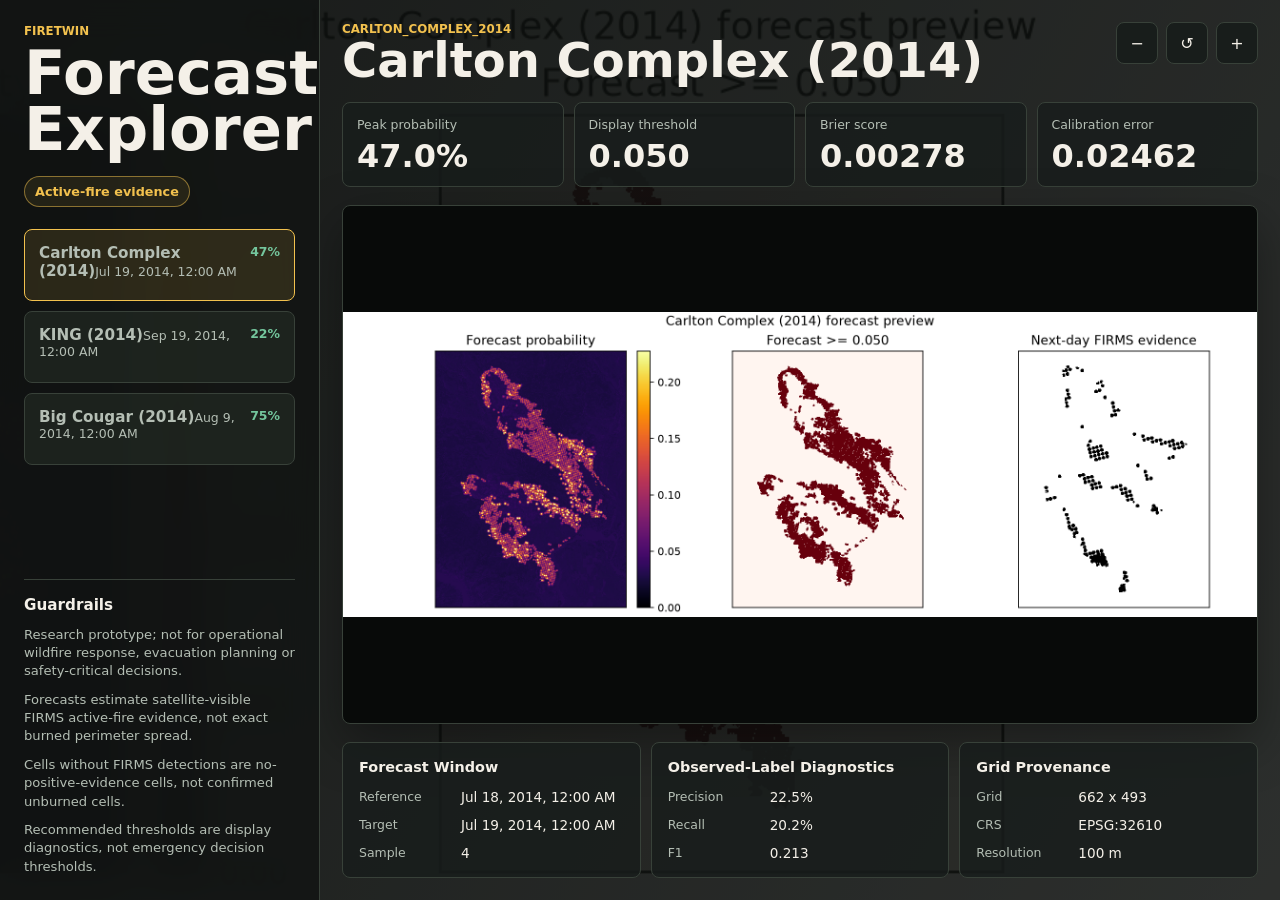
==== frontend/index.html @ ab48a2e6 "feat: add local FIRMS explorer UI" ====
<!doctype html>
<html lang="en">
  <head>
    <meta charset="utf-8" />
    <meta name="viewport" content="width=device-width, initial-scale=1" />
    <title>FireTwin Explorer</title>
    <link rel="stylesheet" href="./styles.css" />
  </head>
  <body>
    <main class="app-shell">
      <aside class="case-rail" aria-label="Forecast cases">
        <div class="brand-block">
          <p class="eyebrow">FireTwin</p>
          <h1>Forecast Explorer</h1>
          <p class="status-pill">Active-fire evidence</p>
        </div>
        <nav id="caseList" class="case-list" aria-label="Available fires"></nav>
        <section class="guardrail-panel" aria-labelledby="guardrailsTitle">
          <h2 id="guardrailsTitle">Guardrails</h2>
          <ul id="guardrailList"></ul>
        </section>
      </aside>

      <section class="workspace" aria-live="polite">
        <header class="workspace-header">
          <div>
            <p id="caseId" class="eyebrow">Loading manifest</p>
            <h2 id="caseName">FireTwin Explorer</h2>
          </div>
          <div class="header-actions" aria-label="View controls">
            <button id="zoomOut" class="icon-button" type="button" title="Zoom out">&minus;</button>
            <button id="resetZoom" class="icon-button" type="button" title="Reset zoom">&#8634;</button>
            <button id="zoomIn" class="icon-button" type="button" title="Zoom in">+</button>
          </div>
        </header>

        <section class="metric-strip" aria-label="Forecast metrics">
          <div class="metric">
            <span>Peak probability</span>
            <strong id="peakProbability">--</strong>
          </div>
          <div class="metric">
            <span>Display threshold</span>
            <strong id="threshold">--</strong>
          </div>
          <div class="metric">
            <span>Brier score</span>
            <strong id="brier">--</strong>
          </div>
          <div class="metric">
            <span>Calibration error</span>
            <strong id="ece">--</strong>
          </div>
        </section>

        <section class="viewer-band" aria-label="Forecast preview">
          <div id="imageFrame" class="image-frame">
            <img id="previewImage" alt="" />
          </div>
        </section>

        <section class="detail-grid" aria-label="Forecast details">
          <article class="detail-block">
            <h3>Forecast Window</h3>
            <dl>
              <div>
                <dt>Reference</dt>
                <dd id="referenceTime">--</dd>
              </div>
              <div>
                <dt>Target</dt>
                <dd id="targetTime">--</dd>
              </div>
              <div>
                <dt>Sample</dt>
                <dd id="sampleIndex">--</dd>
              </div>
            </dl>
          </article>
          <article class="detail-block">
            <h3>Observed-Label Diagnostics</h3>
            <dl>
              <div>
                <dt>Precision</dt>
                <dd id="precision">--</dd>
              </div>
              <div>
                <dt>Recall</dt>
                <dd id="recall">--</dd>
              </div>
              <div>
                <dt>F1</dt>
                <dd id="f1">--</dd>
              </div>
            </dl>
          </article>
          <article class="detail-block">
            <h3>Grid Provenance</h3>
            <dl>
              <div>
                <dt>Grid</dt>
                <dd id="gridShape">--</dd>
              </div>
              <div>
                <dt>CRS</dt>
                <dd id="gridCrs">--</dd>
              </div>
              <div>
                <dt>Resolution</dt>
                <dd id="resolution">--</dd>
              </div>
            </dl>
          </article>
        </section>
      </section>
    </main>

    <div id="loadError" class="load-error" role="alert" hidden>
      <strong>Explorer manifest unavailable.</strong>
      <span>Serve the repository root and open <code>/frontend/</code>.</span>
    </div>

    <script src="./app.js"></script>
  </body>
</html>
---- frontend/styles.css ----
:root {
  color-scheme: dark;
  --bg: #101312;
  --panel: #181d1b;
  --panel-2: #202722;
  --line: #384139;
  --text: #f4f0e8;
  --muted: #b4beb4;
  --accent: #f2c14e;
  --accent-2: #df6b4f;
  --good: #74c69d;
  --shadow: 0 18px 50px rgb(0 0 0 / 35%);
  font-family:
    Inter, ui-sans-serif, system-ui, -apple-system, BlinkMacSystemFont, "Segoe UI", sans-serif;
}

* {
  box-sizing: border-box;
}

body {
  margin: 0;
  min-height: 100vh;
  background:
    linear-gradient(120deg, rgb(16 19 18 / 92%), rgb(21 24 22 / 78%)),
    url("../reports/figures/carlton_complex_2014_explorer_forecast_preview.png") center / cover;
  color: var(--text);
}

button {
  font: inherit;
}

.app-shell {
  display: grid;
  grid-template-columns: minmax(260px, 320px) minmax(0, 1fr);
  min-height: 100vh;
}

.case-rail {
  display: flex;
  flex-direction: column;
  gap: 22px;
  padding: 24px;
  background: rgb(16 19 18 / 88%);
  border-right: 1px solid var(--line);
  backdrop-filter: blur(18px);
}

.brand-block {
  display: grid;
  gap: 8px;
}

.eyebrow {
  margin: 0;
  color: var(--accent);
  font-size: 0.74rem;
  font-weight: 800;
  letter-spacing: 0;
  text-transform: uppercase;
}

h1,
h2,
h3 {
  margin: 0;
  letter-spacing: 0;
}

h1 {
  max-width: 12ch;
  font-size: clamp(2rem, 8vw, 3.8rem);
  line-height: 0.92;
}

h2 {
  font-size: clamp(1.6rem, 4vw, 3rem);
  line-height: 1;
}

h3 {
  font-size: 0.9rem;
}

.status-pill {
  width: fit-content;
  margin: 10px 0 0;
  padding: 7px 10px;
  border: 1px solid rgb(242 193 78 / 50%);
  border-radius: 999px;
  color: var(--accent);
  font-size: 0.8rem;
  font-weight: 750;
  background: rgb(242 193 78 / 9%);
}

.case-list {
  display: grid;
  gap: 10px;
}

.case-button {
  display: grid;
  grid-template-columns: 1fr auto;
  gap: 8px;
  width: 100%;
  min-height: 72px;
  padding: 14px;
  border: 1px solid var(--line);
  border-radius: 8px;
  color: var(--text);
  text-align: left;
  cursor: pointer;
  background: rgb(32 39 34 / 78%);
  transition:
    border-color 160ms ease,
    background 160ms ease,
    transform 160ms ease;
}

.case-button:hover,
.case-button:focus-visible {
  border-color: var(--accent);
  outline: none;
  transform: translateY(-1px);
}

.case-button[aria-current="true"] {
  border-color: var(--accent);
  background: rgb(242 193 78 / 12%);
}

.case-button strong,
.case-button span {
  overflow-wrap: anywhere;
}

.case-button strong {
  font-size: 0.95rem;
}

.case-button span {
  color: var(--muted);
  font-size: 0.78rem;
}

.case-button .probability {
  color: var(--good);
  font-weight: 800;
}

.guardrail-panel {
  margin-top: auto;
  padding-top: 18px;
  border-top: 1px solid var(--line);
}

.guardrail-panel h2 {
  font-size: 0.95rem;
}

.guardrail-panel ul {
  display: grid;
  gap: 10px;
  margin: 12px 0 0;
  padding: 0;
  list-style: none;
}

.guardrail-panel li {
  color: var(--muted);
  font-size: 0.82rem;
  line-height: 1.4;
}

.workspace {
  display: grid;
  grid-template-rows: auto auto minmax(260px, 1fr) auto;
  gap: 18px;
  min-width: 0;
  padding: 22px;
  background: rgb(10 12 11 / 44%);
}

.workspace-header {
  display: flex;
  align-items: flex-start;
  justify-content: space-between;
  gap: 16px;
}

.header-actions {
  display: flex;
  gap: 8px;
  flex: 0 0 auto;
}

.icon-button {
  display: grid;
  place-items: center;
  width: 42px;
  height: 42px;
  border: 1px solid var(--line);
  border-radius: 8px;
  color: var(--text);
  cursor: pointer;
  background: var(--panel);
}

.icon-button:hover,
.icon-button:focus-visible {
  border-color: var(--accent);
  outline: none;
}

.metric-strip {
  display: grid;
  grid-template-columns: repeat(4, minmax(0, 1fr));
  gap: 10px;
}

.metric {
  display: grid;
  gap: 8px;
  min-height: 82px;
  padding: 14px;
  border: 1px solid var(--line);
  border-radius: 8px;
  background: rgb(24 29 27 / 82%);
}

.metric span {
  color: var(--muted);
  font-size: 0.78rem;
}

.metric strong {
  font-size: clamp(1.2rem, 3vw, 2rem);
  line-height: 1;
  overflow-wrap: anywhere;
}

.viewer-band {
  min-height: 0;
  border: 1px solid var(--line);
  border-radius: 8px;
  overflow: hidden;
  background: #080a09;
  box-shadow: var(--shadow);
}

.image-frame {
  display: grid;
  place-items: center;
  width: 100%;
  height: 100%;
  min-height: 360px;
  overflow: auto;
}

.image-frame img {
  display: block;
  max-width: none;
  width: min(100%, 1920px);
  transform-origin: center;
  transition: transform 140ms ease;
}

.detail-grid {
  display: grid;
  grid-template-columns: repeat(3, minmax(0, 1fr));
  gap: 10px;
}

.detail-block {
  min-width: 0;
  padding: 16px;
  border: 1px solid var(--line);
  border-radius: 8px;
  background: rgb(24 29 27 / 82%);
}

dl {
  display: grid;
  gap: 12px;
  margin: 14px 0 0;
}

dl div {
  display: grid;
  grid-template-columns: minmax(92px, 34%) minmax(0, 1fr);
  gap: 10px;
}

dt {
  color: var(--muted);
  font-size: 0.78rem;
}

dd {
  min-width: 0;
  margin: 0;
  font-size: 0.85rem;
  overflow-wrap: anywhere;
}

.load-error {
  position: fixed;
  inset: auto 18px 18px;
  display: grid;
  gap: 6px;
  max-width: 520px;
  padding: 16px;
  border: 1px solid var(--accent-2);
  border-radius: 8px;
  background: #241311;
  box-shadow: var(--shadow);
}

.load-error[hidden] {
  display: none;
}

code {
  color: var(--accent);
}

@media (max-width: 980px) {
  .app-shell {
    grid-template-columns: 1fr;
  }

  .case-rail {
    border-right: 0;
    border-bottom: 1px solid var(--line);
  }

  h1 {
    max-width: none;
  }

  .case-list,
  .metric-strip,
  .detail-grid {
    grid-template-columns: 1fr;
  }

  .workspace-header {
    align-items: stretch;
    flex-direction: column;
  }

  .header-actions {
    justify-content: flex-end;
  }
}

@media (max-width: 560px) {
  .case-rail,
  .workspace {
    padding: 16px;
  }

  .image-frame {
    min-height: 260px;
  }

  dl div {
    grid-template-columns: 1fr;
    gap: 3px;
  }
}
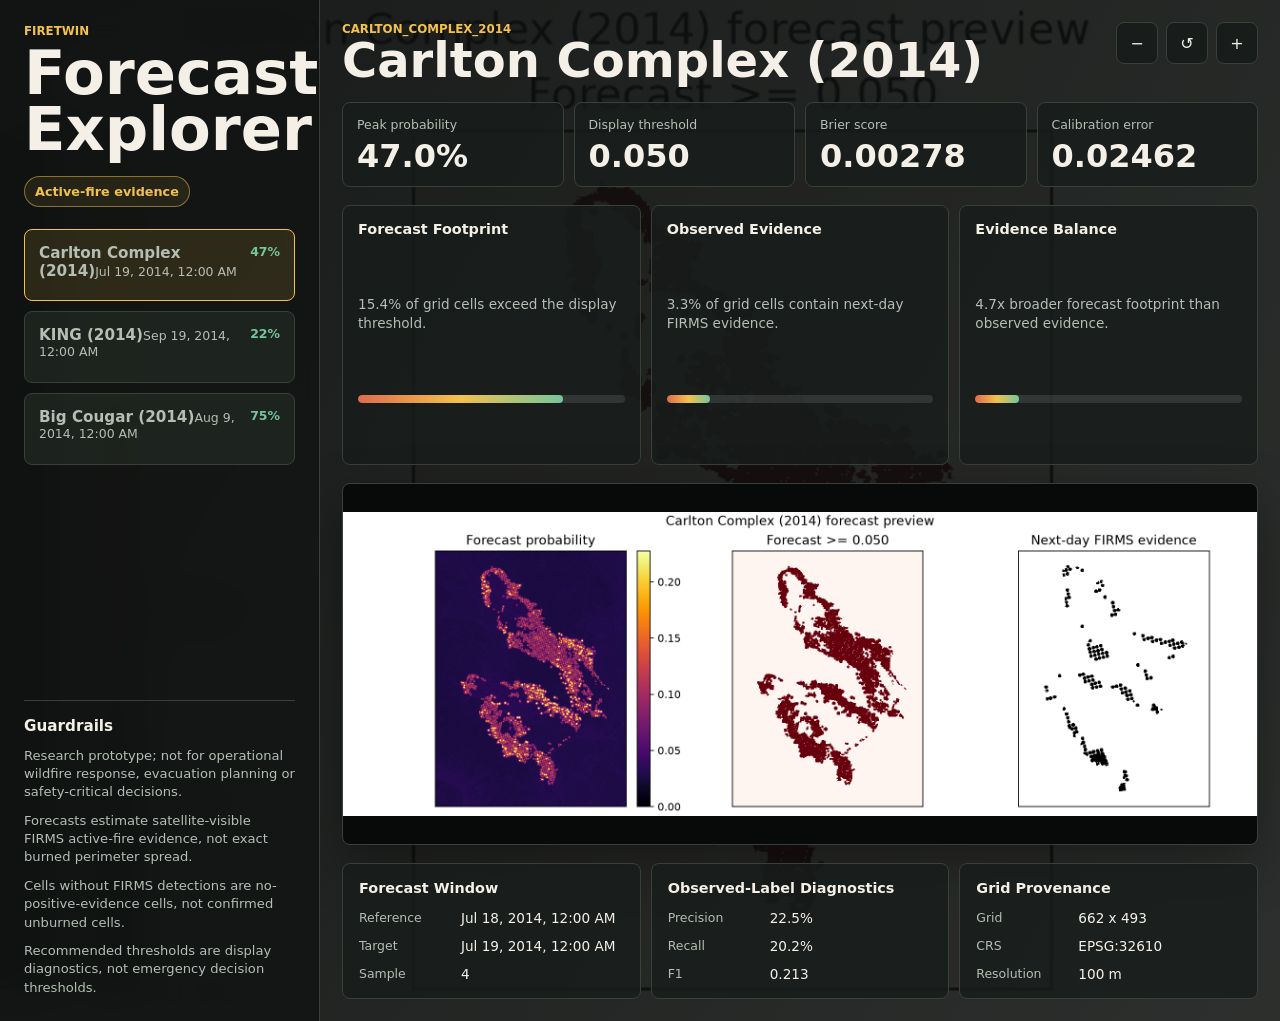
==== commit dfe1e300: "feat: add explorer forecast interpretation panel" ====
--- a/frontend/index.html
+++ b/frontend/index.html
@@ -51,6 +51,30 @@
             <span>Calibration error</span>
             <strong id="ece">--</strong>
           </div>
+        </section>
+
+        <section class="insight-strip" aria-label="Forecast interpretation">
+          <article class="insight-block">
+            <h3>Forecast Footprint</h3>
+            <p id="forecastFootprint">--</p>
+            <div class="bar-track" aria-hidden="true">
+              <span id="forecastFootprintBar"></span>
+            </div>
+          </article>
+          <article class="insight-block">
+            <h3>Observed Evidence</h3>
+            <p id="observedEvidence">--</p>
+            <div class="bar-track" aria-hidden="true">
+              <span id="observedEvidenceBar"></span>
+            </div>
+          </article>
+          <article class="insight-block">
+            <h3>Evidence Balance</h3>
+            <p id="evidenceBalance">--</p>
+            <div class="bar-track" aria-hidden="true">
+              <span id="evidenceBalanceBar"></span>
+            </div>
+          </article>
         </section>
 
         <section class="viewer-band" aria-label="Forecast preview">
@@ -117,7 +141,7 @@
 
     <div id="loadError" class="load-error" role="alert" hidden>
       <strong>Explorer manifest unavailable.</strong>
-      <span>Serve the repository root and open <code>/frontend/</code>.</span>
+      <span>Serve the repository Explorer or built static bundle through an HTTP server.</span>
     </div>
 
     <script src="./app.js"></script>
--- a/frontend/styles.css
+++ b/frontend/styles.css
@@ -241,6 +241,48 @@
   overflow-wrap: anywhere;
 }
 
+.insight-strip {
+  display: grid;
+  grid-template-columns: repeat(3, minmax(0, 1fr));
+  gap: 10px;
+}
+
+.insight-block {
+  display: grid;
+  gap: 12px;
+  min-width: 0;
+  padding: 15px;
+  border: 1px solid var(--line);
+  border-radius: 8px;
+  background: rgb(24 29 27 / 82%);
+}
+
+.insight-block p {
+  min-height: 42px;
+  margin: 0;
+  color: var(--muted);
+  font-size: 0.85rem;
+  line-height: 1.4;
+  overflow-wrap: anywhere;
+}
+
+.bar-track {
+  width: 100%;
+  height: 8px;
+  overflow: hidden;
+  border-radius: 999px;
+  background: rgb(244 240 232 / 11%);
+}
+
+.bar-track span {
+  display: block;
+  width: 2%;
+  height: 100%;
+  border-radius: inherit;
+  background: linear-gradient(90deg, var(--accent-2), var(--accent), var(--good));
+  transition: width 180ms ease;
+}
+
 .viewer-band {
   min-height: 0;
   border: 1px solid var(--line);
@@ -342,6 +384,7 @@
 
   .case-list,
   .metric-strip,
+  .insight-strip,
   .detail-grid {
     grid-template-columns: 1fr;
   }
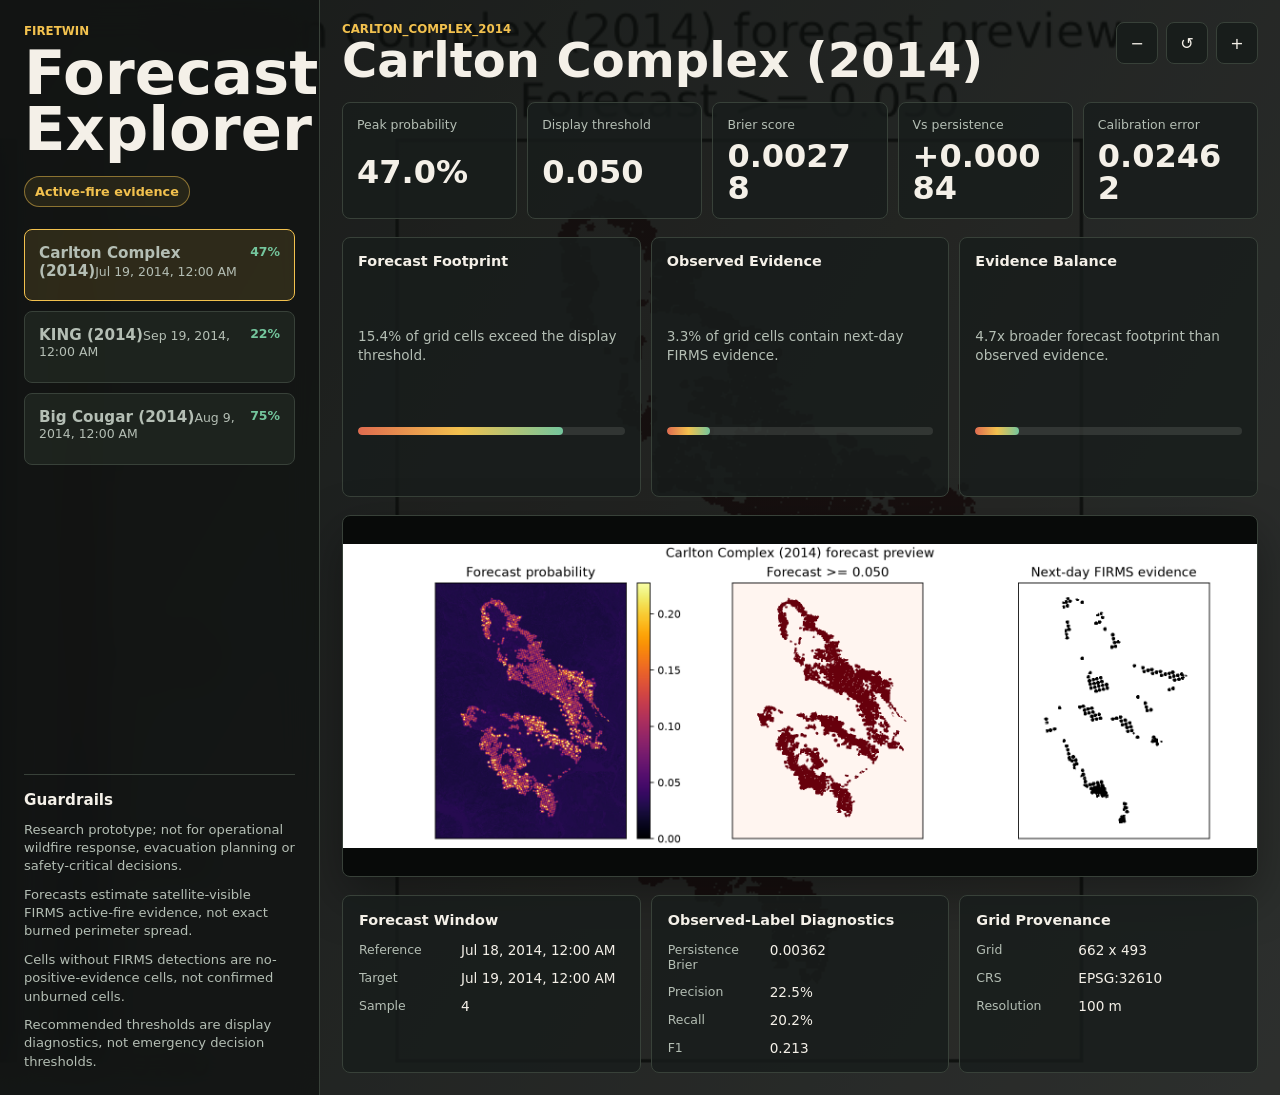
==== commit 30ac0214: "feat: show explorer model improvement metrics" ====
--- a/frontend/index.html
+++ b/frontend/index.html
@@ -46,6 +46,10 @@
           <div class="metric">
             <span>Brier score</span>
             <strong id="brier">--</strong>
+          </div>
+          <div class="metric">
+            <span>Vs persistence</span>
+            <strong id="brierImprovement">--</strong>
           </div>
           <div class="metric">
             <span>Calibration error</span>
@@ -105,6 +109,10 @@
             <h3>Observed-Label Diagnostics</h3>
             <dl>
               <div>
+                <dt>Persistence Brier</dt>
+                <dd id="persistenceBrier">--</dd>
+              </div>
+              <div>
                 <dt>Precision</dt>
                 <dd id="precision">--</dd>
               </div>
--- a/frontend/styles.css
+++ b/frontend/styles.css
@@ -216,7 +216,7 @@
 
 .metric-strip {
   display: grid;
-  grid-template-columns: repeat(4, minmax(0, 1fr));
+  grid-template-columns: repeat(5, minmax(0, 1fr));
   gap: 10px;
 }
 
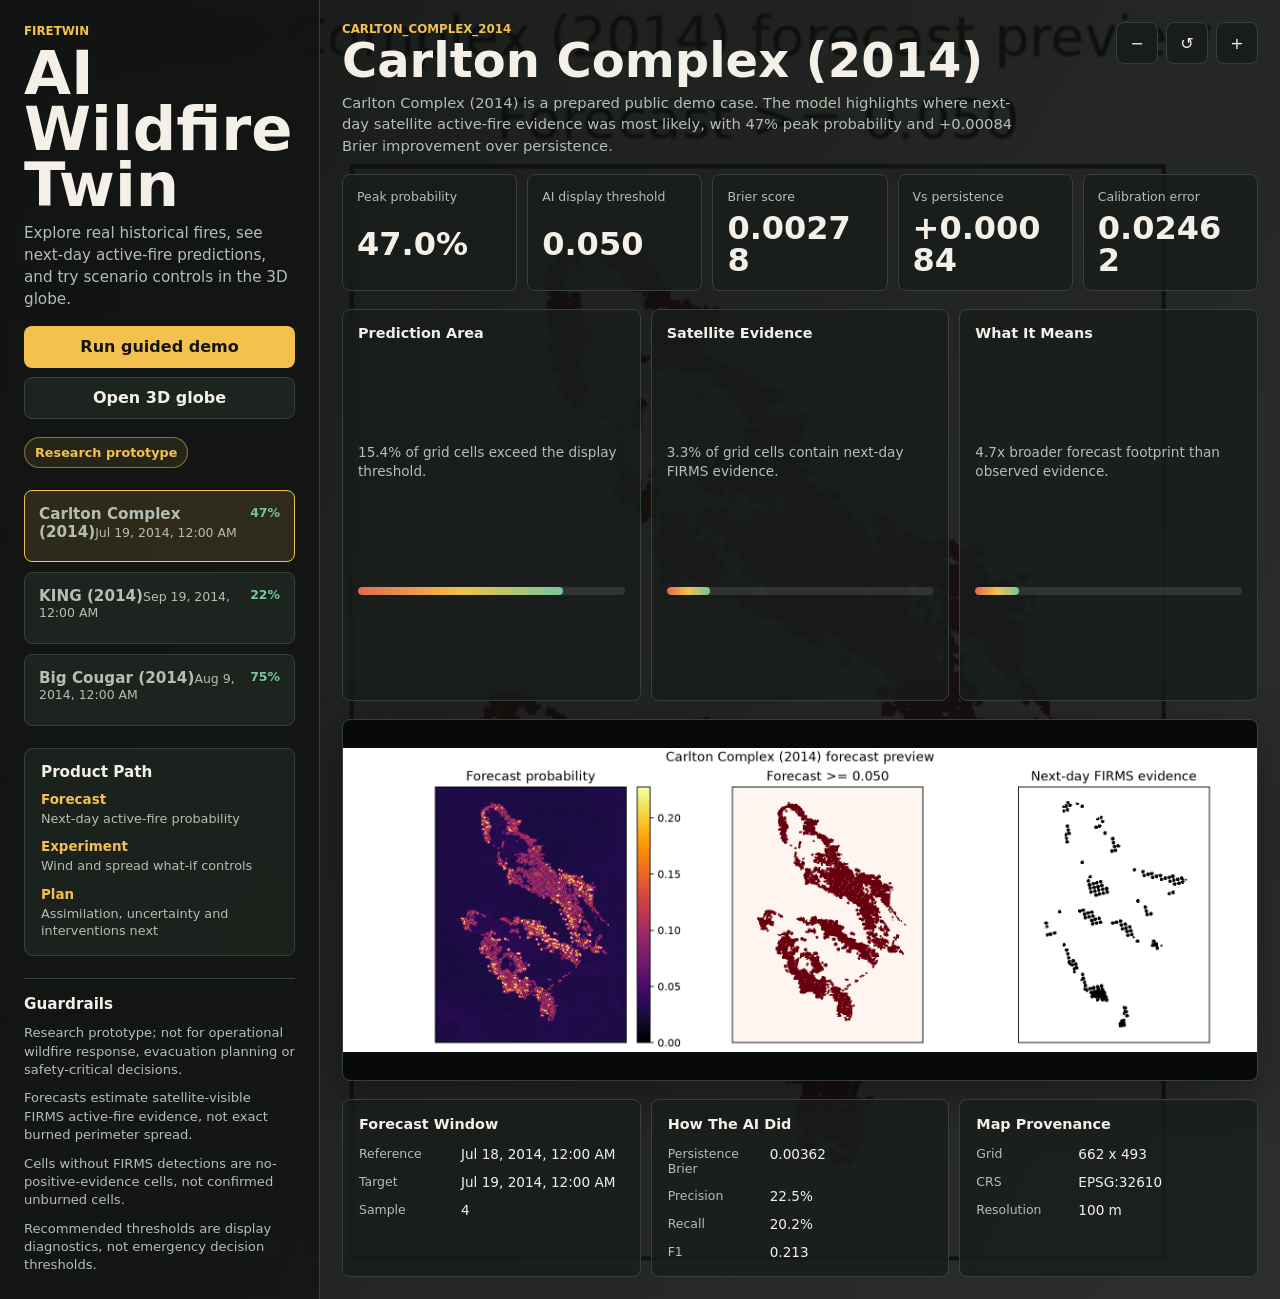
==== commit 86017898: "chore: close phase 5b handoff" ====
--- a/frontend/index.html
+++ b/frontend/index.html
@@ -11,10 +11,33 @@
       <aside class="case-rail" aria-label="Forecast cases">
         <div class="brand-block">
           <p class="eyebrow">FireTwin</p>
-          <h1>Forecast Explorer</h1>
-          <p class="status-pill">Active-fire evidence</p>
+          <h1>AI Wildfire Twin</h1>
+          <p class="brand-copy">
+            Explore real historical fires, see next-day active-fire predictions, and try
+            scenario controls in the 3D globe.
+          </p>
+          <div class="rail-actions">
+            <button id="guidedDemo" class="primary-action" type="button">Run guided demo</button>
+            <a
+              id="openGlobe"
+              class="secondary-action"
+              href="./globe.html"
+              aria-label="Open 3D what-if globe"
+            >
+              Open 3D globe
+            </a>
+          </div>
+          <p class="status-pill">Research prototype</p>
         </div>
         <nav id="caseList" class="case-list" aria-label="Available fires"></nav>
+        <section class="product-panel" aria-labelledby="productPathTitle">
+          <h2 id="productPathTitle">Product Path</h2>
+          <ol>
+            <li><strong>Forecast</strong><span>Next-day active-fire probability</span></li>
+            <li><strong>Experiment</strong><span>Wind and spread what-if controls</span></li>
+            <li><strong>Plan</strong><span>Assimilation, uncertainty and interventions next</span></li>
+          </ol>
+        </section>
         <section class="guardrail-panel" aria-labelledby="guardrailsTitle">
           <h2 id="guardrailsTitle">Guardrails</h2>
           <ul id="guardrailList"></ul>
@@ -24,8 +47,11 @@
       <section class="workspace" aria-live="polite">
         <header class="workspace-header">
           <div>
-            <p id="caseId" class="eyebrow">Loading manifest</p>
+            <p id="caseId" class="eyebrow">Loading demo</p>
             <h2 id="caseName">FireTwin Explorer</h2>
+            <p id="caseBrief" class="case-brief-copy">
+              Pick a fire to compare the AI forecast with later satellite evidence.
+            </p>
           </div>
           <div class="header-actions" aria-label="View controls">
             <button id="zoomOut" class="icon-button" type="button" title="Zoom out">&minus;</button>
@@ -40,7 +66,7 @@
             <strong id="peakProbability">--</strong>
           </div>
           <div class="metric">
-            <span>Display threshold</span>
+            <span>AI display threshold</span>
             <strong id="threshold">--</strong>
           </div>
           <div class="metric">
@@ -59,21 +85,21 @@
 
         <section class="insight-strip" aria-label="Forecast interpretation">
           <article class="insight-block">
-            <h3>Forecast Footprint</h3>
+            <h3>Prediction Area</h3>
             <p id="forecastFootprint">--</p>
             <div class="bar-track" aria-hidden="true">
               <span id="forecastFootprintBar"></span>
             </div>
           </article>
           <article class="insight-block">
-            <h3>Observed Evidence</h3>
+            <h3>Satellite Evidence</h3>
             <p id="observedEvidence">--</p>
             <div class="bar-track" aria-hidden="true">
               <span id="observedEvidenceBar"></span>
             </div>
           </article>
           <article class="insight-block">
-            <h3>Evidence Balance</h3>
+            <h3>What It Means</h3>
             <p id="evidenceBalance">--</p>
             <div class="bar-track" aria-hidden="true">
               <span id="evidenceBalanceBar"></span>
@@ -106,7 +132,7 @@
             </dl>
           </article>
           <article class="detail-block">
-            <h3>Observed-Label Diagnostics</h3>
+            <h3>How The AI Did</h3>
             <dl>
               <div>
                 <dt>Persistence Brier</dt>
@@ -127,7 +153,7 @@
             </dl>
           </article>
           <article class="detail-block">
-            <h3>Grid Provenance</h3>
+            <h3>Map Provenance</h3>
             <dl>
               <div>
                 <dt>Grid</dt>
--- a/frontend/styles.css
+++ b/frontend/styles.css
@@ -52,6 +52,25 @@
   gap: 8px;
 }
 
+.brand-copy,
+.case-brief-copy {
+  margin: 0;
+  color: var(--muted);
+  line-height: 1.45;
+  overflow-wrap: anywhere;
+}
+
+.brand-copy {
+  max-width: 34ch;
+  font-size: 0.95rem;
+}
+
+.case-brief-copy {
+  max-width: 72ch;
+  padding-top: 8px;
+  font-size: 0.92rem;
+}
+
 .eyebrow {
   margin: 0;
   color: var(--accent);
@@ -95,6 +114,47 @@
   background: rgb(242 193 78 / 9%);
 }
 
+.rail-actions {
+  display: grid;
+  grid-template-columns: 1fr;
+  gap: 9px;
+  padding-top: 8px;
+}
+
+.primary-action,
+.secondary-action {
+  display: inline-flex;
+  align-items: center;
+  justify-content: center;
+  min-height: 42px;
+  padding: 10px 12px;
+  border-radius: 8px;
+  font-weight: 800;
+  text-align: center;
+  text-decoration: none;
+}
+
+.primary-action {
+  border: 1px solid rgb(242 193 78 / 70%);
+  color: #171410;
+  cursor: pointer;
+  background: var(--accent);
+}
+
+.secondary-action {
+  border: 1px solid var(--line);
+  color: var(--text);
+  background: rgb(32 39 34 / 78%);
+}
+
+.primary-action:hover,
+.primary-action:focus-visible,
+.secondary-action:hover,
+.secondary-action:focus-visible {
+  outline: 2px solid rgb(242 193 78 / 50%);
+  outline-offset: 2px;
+}
+
 .case-list {
   display: grid;
   gap: 10px;
@@ -156,8 +216,45 @@
   border-top: 1px solid var(--line);
 }
 
+.product-panel,
+.guardrail-panel {
+  min-width: 0;
+}
+
+.product-panel {
+  padding: 16px;
+  border: 1px solid var(--line);
+  border-radius: 8px;
+  background: rgb(32 39 34 / 70%);
+}
+
+.product-panel h2,
 .guardrail-panel h2 {
   font-size: 0.95rem;
+}
+
+.product-panel ol {
+  display: grid;
+  gap: 12px;
+  margin: 12px 0 0;
+  padding: 0;
+  list-style: none;
+}
+
+.product-panel li {
+  display: grid;
+  gap: 3px;
+}
+
+.product-panel strong {
+  color: var(--accent);
+  font-size: 0.84rem;
+}
+
+.product-panel span {
+  color: var(--muted);
+  font-size: 0.8rem;
+  line-height: 1.35;
 }
 
 .guardrail-panel ul {
